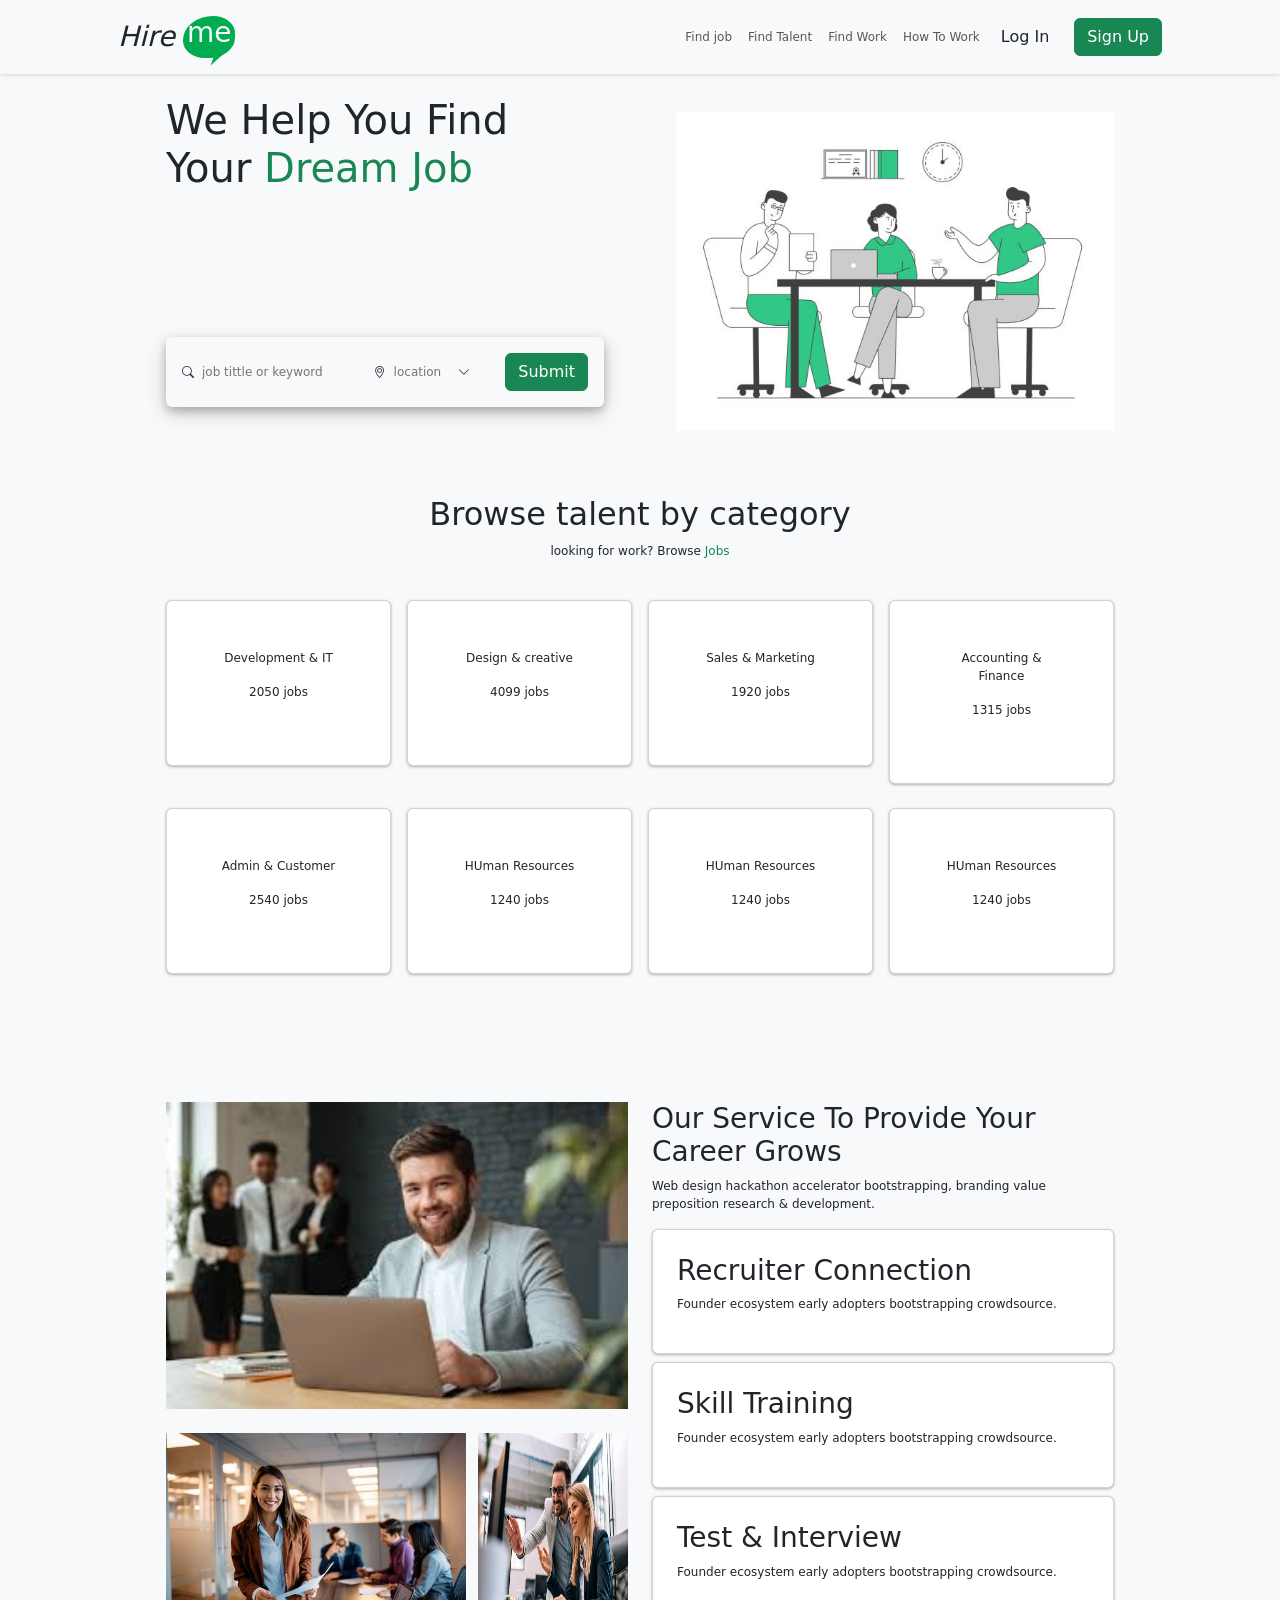
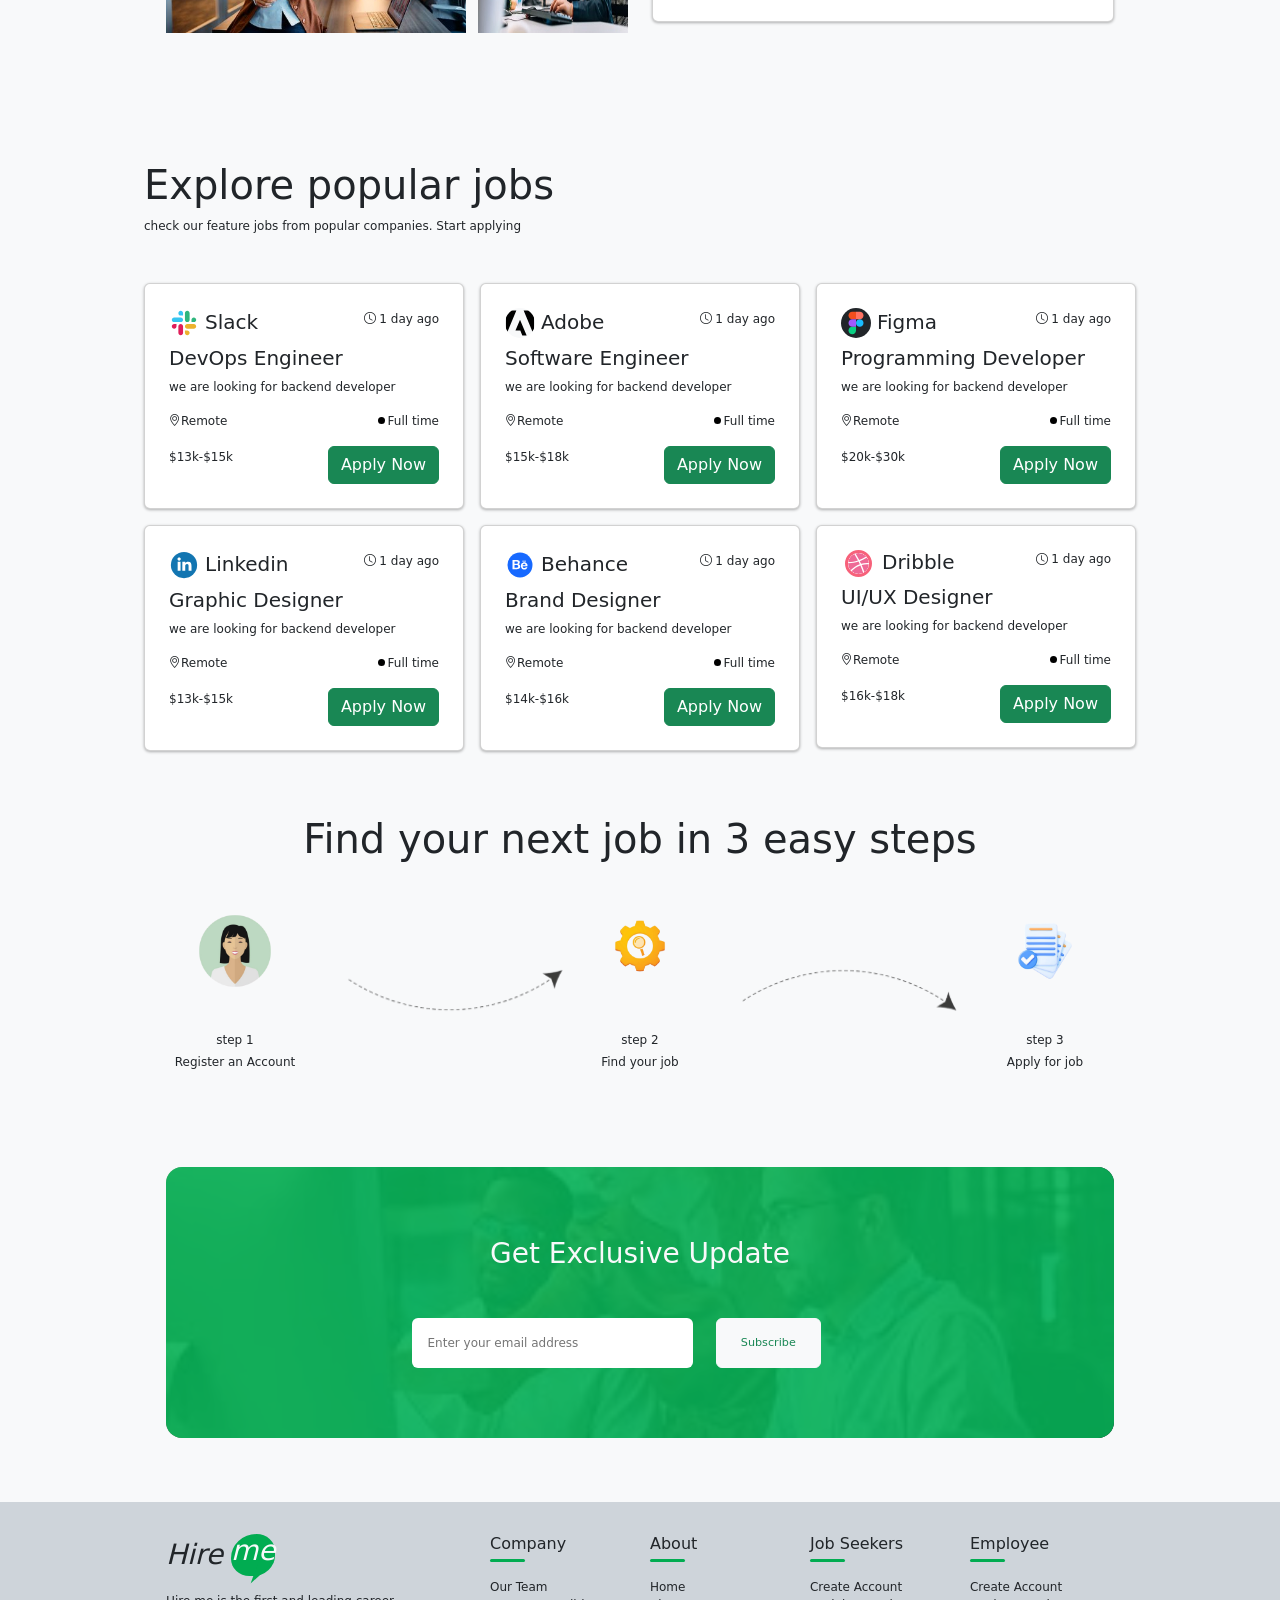
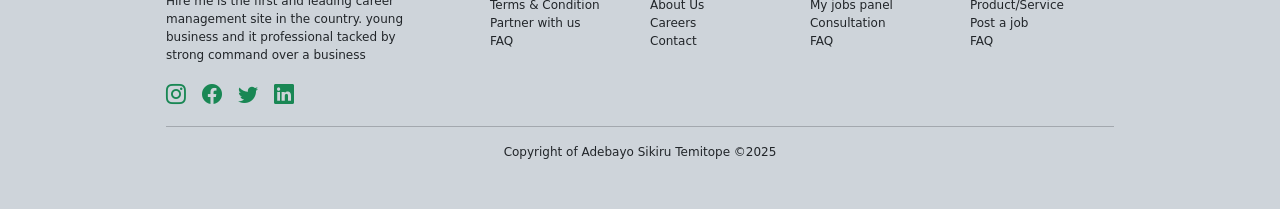
==== index.html @ 9c4ed859 "first commit" ====
<!-- @format -->

<!DOCTYPE html>
<html lang="en">
	<head>
		<meta charset="UTF-8" />
		<meta name="viewport" content="width=device-width, initial-scale=1.0" />
		<script
			src="https://cdn.jsdelivr.net/npm/@popperjs/core@2.11.8/dist/umd/popper.min.js"
			integrity="sha384-I7E8VVD/ismYTF4hNIPjVp/Zjvgyol6VFvRkX/vR+Vc4jQkC+hVqc2pM8ODewa9r"
			crossorigin="anonymous"
		></script>
		<script
			src="https://cdn.jsdelivr.net/npm/bootstrap@5.3.5/dist/js/bootstrap.min.js"
			integrity="sha384-VQqxDN0EQCkWoxt/0vsQvZswzTHUVOImccYmSyhJTp7kGtPed0Qcx8rK9h9YEgx+"
			crossorigin="anonymous"
		></script>
		<link
			href="https://cdn.jsdelivr.net/npm/bootstrap@5.3.5/dist/css/bootstrap.min.css"
			rel="stylesheet"
			integrity="sha384-SgOJa3DmI69IUzQ2PVdRZhwQ+dy64/BUtbMJw1MZ8t5HZApcHrRKUc4W0kG879m7"
			crossorigin="anonymous"
		/>
		<link rel="stylesheet" href="style.css" />
		<link
			rel="stylesheet"
			href="https://cdn.jsdelivr.net/npm/bootstrap-icons@1.3.0/font/bootstrap-icons.css"
		/>
		<link rel="stylesheet" href="styel.css" />
		<title>Hire Me</title>
	</head>
	<body class="bg-light pt-5 text-dark">
		<nav class="navbar navbar-expand-md fixed-top bg-light p-3 px-md-5 ">
			<div class="container px-lg-5">
				<div class="nav-brand  d-flex justify-centent-center gap-2 align-items-center">
                        <a href="#" ><span class="h3 fst-italic">Hire</span></a>
                        <div class="call-out text-light text-center px-1"><h3>me</h3></div> 
				</div>
				<button
					class="navbar-toggler"
					type="button"
					data-bs-toggle="collapse"
					data-bs-target="#navbarNav"
					aria-controls="navbarNav"
					aria-expanded="false"
					aria-label="Toggle navigation"
				>
					<span class="navbar-toggler-icon"></span>
				</button>
				<div class="collapse navbar-collapse" id="navbarNav">
					<ul class="navbar-nav ms-auto">
						<li class="nav-item">
							<a class="nav-link" href="#jobs">Find job</a>
						</li>
						<li class="nav-item">
							<a class="nav-link" href="#talent">Find Talent</a>
						</li>
						<li class="nav-item">
							<a class="nav-link" href="#work">Find Work</a>
						</li>
						<li class="nav-item">
							<a class="nav-link" href="#how-to-work">How To Work</a>
						</li>
					</ul>
					<div class="nav-btn mt-3 mt-md-0 text-center">
						<button class="btn btn-ligth">
							<a href="./log-in.html">Log In</a>
						</button>
						<button class="btn btn-success ms-2">
							<a href="./sign-up.html">Sign Up</a>
						</button>
					</div>
				</div>
				
			</div>
		</nav>
		<section class="py-5 p-3 p-lg-5" id="jobs">
			<div class="container px-lg-5">
				<div class="px-lg-5">
					<div class="row  gap-5">
						<div class="col-md mb-4 d-flex gap-5 justify-content-between flex-column">
							<div>
								<h1>We Help You Find Your <span class="text-success">Dream Job</span></h1>
							</div>
							<form action="">
								<div
									class="d-flex justify-content-between gap-1 p-3 bg-light rounded form"
								>
									<div
										class="d-md-flex gap-1 justify-content-center align-items-center"
									>
										<label for="search"><i class="bi bi-search"></i></label>
										<input
											type="search"
											name="search"
											placeholder="job tittle or keyword"
											id="search"
											class="border-0 bg-light p-1"
										/>
									</div>
									<div
										class="d-md-flex gap-1 justify-content-center align-items-center location"
									>
										<label for="location"><i class="bi bi-geo-alt"></i></label>
										<input
											type="text"
											name="location"
											placeholder="location"
											id="location"
											class="border-0 bg-light p-1"
										/>
										<span class="location-icon"
											><i class="bi bi-chevron-down"></i
										></span>
									</div>
									<button type="submit" class="btn btn-success">Submit</button>
								</div>
							</form>
						</div>
						<div class="col-md mt-0  mt-md-3 text-center">
							<img
								src="./images/interview.jpg"
								alt="image"
								class="img-fluid"
							/>
						</div>
					</div>
				</div>
			</div>
		</section>

		<section class="py-3 p-3" id="talent">
			<div class="container px-lg-5">
				<div class="px-lg-5">
					<h2 class="text-center">Browse talent by category</h2>
					<p class="text-center">
						looking for work? Browse <span class="text-success">Jobs</span>
					</p>
					<div
						class="row  row-cols-2 row-cols-lg-4 mt-3 g-3 gy-4 justify-content-center"
					>
						<div class="col">
							<div class="p-3 p-md-5 card rounded text-center">
								<p>Development & IT</p>
								<p>2050 jobs</p>
							</div>
						</div>
						<div class="col">
							<div class="p-3 p-md-5 card rounded text-center">
								<p>Design & creative</p>
								<p>4099 jobs</p>
							</div>
						</div>
						<div class="col">
							<div class="p-3 p-md-5 card rounded text-center">
								<p>Sales & Marketing</p>
								<p>1920 jobs</p>
							</div>
						</div>
						<div class="col">
							<div class="p-3 p-md-5 card rounded text-center">
								<p>Accounting & Finance</p>
								<p>1315 jobs</p>
							</div>
						</div>
						<div class="col">
							<div class="p-3 p-md-5 card rounded text-center">
								<p>Admin & Customer</p>
								<p>2540 jobs</p>
							</div>
						</div>
						<div class="col">
							<div class="p-3 p-md-5 card rounded text-center">
								<p>HUman Resources</p>
								<p>1240 jobs</p>
							</div>
						</div>
						<div class="col">
							<div class="p-3 p-md-5 card rounded text-center">
								<p>HUman Resources</p>
								<p>1240 jobs</p>
							</div>
						</div>
						<div class="col">
							<div class="p-3 p-md-5 card rounded text-center">
								<p>HUman Resources</p>
								<p>1240 jobs</p>
							</div>
						</div>
					</div>
				</div>
			</div>
		</section>

		<section class="py-5 p-3 px-lg-5 position-reletaive mt-3">
			<div class="container py-md-5 px-lg-5 ">
                <div class="px-lg-5">
                    <div class="row">
                        <div class="col-md">
                            <div class="d-flex flex-column  gap-4">
                                <img src="./images/office2.jpeg" alt="image" class="img-fluid w-100" />
                                <div class="row row-cols-2">
                                    <div class="col-8">
                                        <img src="./images/office3.jpg" alt="image" class="img-fluid w-100" />
                                    </div>
                                    <div class="col-4 ps-0">
                                        <img src="./images/office4.jpg" alt="image" class=" w-100 h-100" />
                                    </div>
                                </div>
                            </div>
                        </div>
                        <div class="col-md mt-3 mt-md-0">
                            <h3>Our Service To Provide Your Career Grows</h3>
                            <p>
                                Web design hackathon accelerator bootstrapping, branding value
                                preposition research & development.
                            </p>
                            <div class="card mb-2">
                                <div class="card-body p-4">
                                    <h3 class="card-title ">Recruiter Connection</h3>
                                    <p>Founder ecosystem early adopters bootstrapping crowdsource.</p>
                                </div>
                            </div>
                            <div class="card mb-2">
                                <div class="card-body p-4">
                                    <h3 class="card-title">Skill Training</h3>
                                    <p>Founder ecosystem early adopters bootstrapping crowdsource.</p>
                                </div>
                            </div>
                            <div class="card mb-2">
                                <div class="card-body p-4">
                                    <h3 class="card-title">Test & Interview</h3>
                                    <p>Founder ecosystem early adopters bootstrapping crowdsource.</p>
                                </div>
                            </div>
                        </div>
                    </div>
                </div>
				
			</div>
		</section>

		<section class="px-lg-5 p-3 py-3" id="work">
			<div class="conrainer p-3 px-lg-5">
				<div class="px-lg-5">
					<div class="d-md-flex justify-content-between align-items-center">
						<div>
							<h1>Explore popular jobs</h1>
							<p>
								check our feature jobs from popular companies. Start applying
							</p>
						</div>
					</div>
					<div class="row row-cols-1 row-cols-md-2 row-cols-lg-3 g-3 mt-3">
						<div class="cols">
							<div class="card p-4 ">
								<div class="card-items">
									<div
										class="d-flex justify-content-between align-items-center"
									>
										<h5>
											<span class="logo"><img src="./images/svg/slack-svgrepo-com.svg" alt="" class="img-fluid"></span>Slack
										</h5>
										<p>
											<span><i class="bi bi-clock"></i></span> 1 day ago
										</p>
									</div>
									<h5>DevOps Engineer</h5>
									<p>we are looking for backend developer</p>
									<div class="d-flex justify-content-between ">
										<p>
											<span><i class="bi bi-geo-alt"></i></span>Remote
										</p>
										<p class="job-type">Full time</p>
									</div>
									<div
										class="d-flex justify-content-between align-items-center"
									>
										<p>
											<bold>$13k-$15k</bold>
										</p>
										<button class="btn btn-success">Apply Now</button>
									</div>
								</div>
							</div>
						</div>

						<div class="cols">
							<div class="card p-4">
								<div class="card-items">
									<div
										class="d-flex justify-content-between align-items-center"
									>
										<h5>
											<span class="logo"><img src="./images/svg/adobe-svgrepo-com.svg" alt="" class="img-fluid bg-light"></span>Adobe
										</h5>
										<p>
											<span><i class="bi bi-clock"></i></span> 1 day ago
										</p>
									</div>
									<h5>Software Engineer</h5>
									<p>we are looking for backend developer</p>
									<div class="d-flex justify-content-between">
										<p>
											<span><i class="bi bi-geo-alt"></i></span>Remote
										</p>
										<p class="job-type">Full time</p>
									</div>
									<div
										class="d-flex justify-content-between align-items-center"
									>
										<p>
											<bold>$15k-$18k</bold>
										</p>
										<button class="btn btn-success">Apply Now</button>
									</div>
								</div>
							</div>
						</div>
						<div class="cols">
							<div class="card p-4">
								<div class="card-items">
									<div
										class="d-flex justify-content-between align-items-center"
									>
										<h5>
											<span class="logo"><img src="./images/svg/figma-svgrepo-com.svg" alt="" class="img-fluid bg-dark"></span>Figma
										</h5>
										<p>
											<span><i class="bi bi-clock"></i></span> 1 day ago
										</p>
									</div>
									<h5>Programming Developer</h5>
									<p>we are looking for backend developer</p>
									<div class="d-flex justify-content-between">
										<p>
											<span><i class="bi bi-geo-alt"></i></span>Remote
										</p>
										<p class="job-type">Full time</p>
									</div>
									<div
										class="d-flex justify-content-between align-items-center"
									>
										<p>
											<bold>$20k-$30k</bold>
										</p>
										<button class="btn btn-success">Apply Now</button>
									</div>
								</div>
							</div>
						</div>
						<div class="cols">
							<div class="card p-4">
								<div class="card-items">
									<div
										class="d-flex justify-content-between align-items-center"
									>
										<h5>
											<span class="logo"><img src="./images/svg/linkedin-1-svgrepo-com.svg" alt="" class="img-fluid"></span>Linkedin
										</h5>
										<p>
											<span><i class="bi bi-clock"></i></span> 1 day ago
										</p>
									</div>
									<h5>Graphic Designer</h5>
									<p>we are looking for backend developer</p>
									<div class="d-flex justify-content-between">
										<p>
											<span><i class="bi bi-geo-alt"></i></span>Remote
										</p>
										<p class="job-type">Full time</p>
									</div>
									<div
										class="d-flex justify-content-between align-items-center"
									>
										<p>
											<bold>$13k-$15k</bold>
										</p>
										<button class="btn btn-success">Apply Now</button>
									</div>
								</div>
							</div>
						</div>
						<div class="cols">
							<div class="card p-4">
								<div class="card-items">
									<div
										class="d-flex justify-content-between align-items-center"
									>
										<h5>
											<span class="logo"><img src="./images/svg/behance-svgrepo-com.svg" alt="" class="img-fluid"></span>Behance
										</h5>
										<p>
											<span><i class="bi bi-clock"></i></span> 1 day ago
										</p>
									</div>
									<h5>Brand Designer</h5>
									<p>we are looking for backend developer</p>
									<div class="d-flex justify-content-between">
										<p>
											<span><i class="bi bi-geo-alt"></i></span>Remote
										</p>
										<p class="job-type">Full time</p>
									</div>
									<div
										class="d-flex justify-content-between align-items-center"
									>
										<p>
											<bold>$14k-$16k</bold>
										</p>
										<button class="btn btn-success">Apply Now</button>
									</div>
								</div>
							</div>
						</div>
						<div class="cols">
							<div class="card p-4  ">
								<div class="card-items">
									<div
										class="d-flex justify-content-between align-items-center"
									>
										<h5>
											<span class="logo p-1"><img src="./images/svg/dribbble-dribble-dribbbble-svgrepo-com.svg" alt="" class="img-fluid"></span>Dribble
										</h5>
										<p>
											<span><i class="bi bi-clock"></i></span> 1 day ago
										</p>
									</div>
									<h5>UI/UX Designer</h5>
									<p>we are looking for backend developer</p>
									<div class="d-flex justify-content-between">
										<p>
											<span><i class="bi bi-geo-alt"></i></span>Remote
										</p>
										<p class="job-type">Full time</p>
									</div>
									<div
										class="d-flex justify-content-between align-items-center"
									>
										<p>
											<bold>$16k-$18k</bold>
										</p>
										<button class="btn btn-success">Apply Now</button>
									</div>
								</div>
							</div>
						</div>
					</div>
				</div>
			</div>
		</section>

		<section class="py-3 p-3 px-lg-5 career" id="how-to-work">
			<div class="container p-3 px-lg-5">
				<div class="px-lg-5">
					<h1 class="text-center mb-5">Find your next job in 3 easy steps</h1>
					<div class="row row-cols-md-6  justify-content-between position-relative">
						<div class="col text-center">
                            <img src="./images/profile-removebg-preview.png" alt="image" class="img-fluid img" />
                            <p class="mb-1" >step 1</p>
                            <a href="" class="link">Register an Account</a>
                        </div>
                        <img src="./images/curved.png" alt="" class="d-none d-md-block curved rotate">
                        <div class="col text-center">
                            <img src="./images/magnifyer-removebg-preview.png" alt="image" class="img-fluid img">
                            <p class="mb-1">step 2</p>
                            <a href="#" class="link" >Find your job</a>
                        </div>
                        <img src="./images/curved.png" alt="" class="d-none d-md-block curved ">
                        <div class="col text-center">
                            <img src="./images/document-removebg-preview.png" alt="image" class="img-fluid img">
                            <p class="mb-1">step 3</p>
                            <a href="#" class="link">Apply for job</a>
                        </div>
						
						
					</div>
				</div>
			</div>
		</section>

		<section class="py-3 p-3 p-lg-5">
			<div class="container p-3 px-lg-5">
				<div class="px-lg-5">
					<div class="bg-img rounded-4">
                        <div class="bg px-3   rounded-4">
                            <h3 class="text-center text-light mb-5">Get Exclusive Update</h3>
					
                        <div class="input-group row  mt-4 justify-content-center">
                            <div class="col-6 col-md-4 ">
                                <input
                                    type="email"
                                    name="email"
                                    id="email"
                                    placeholder="Enter your email address"
                                    class="p-3 border-0 w-100 rounded email-input"
                                />
                            </div>
                            <div class="col-2  align-items-center d-md-flex">
                                <button class="btn btn-light text-success px-md-4 ">
                                    Subscribe
                                </button>
                            </div>
                        </div>
                        </div>
                    </div>
				</div>
			</div>
		</section>

		<footer class="py-3 p-3 px-lg-5 bg-dark-subtle ">
			<div class="container p-3 px-lg-5">
				<div class="px-lg-5">
                    <div class="row gap-5">
                        <div class="col-md">
                            <div class="fst-italic d-flex  align-items-center gap-2">
                                <a href="#" ><span class="h3 fst-italic">Hire</span></a>
                                <div class="call-out text-light text-center"><h3>me</h3></div>
				            </div>
                            <p class="mt-3">
                                Hire me is the first and leading career management site
                                in the country. young business and it professional tacked by 
                                strong command over a business
                            </p>
							<div class="d-flex gap-3">
                                <a href="#"><span><i class="bi bi-instagram text-success fs-5 "></i></span></a>
								<a href="#"><span><i class="bi bi-facebook text-success fs-5 "></i></span></a>
                                <a href="#"><span><i class="bi bi-twitter text-success fs-5"></i></span></a>
								<a href="#"><span><i class="bi bi-linkedin text-success fs-5 "></i></span></a>
							</div>
						</div>
                    
                        <div class="col-md-8">
                            <div class="row row-cols-md-4 row-cols-2 g-3 footer-nav">
                                <div class="col">
                                    <h6 class="mb-3 position-relative">Company</h6>
                                    <ul class="list-group">
                                        <li><a href="#">Our Team</a></li>
                                        <li><a href="#">Terms & Condition</a></li>
                                        <li><a href="#">Partner with us</a></li>
                                        <li><a href="#">FAQ</a></l>
                                    </ul>
                                </div>
                                <div class="col">
                                    <h6 class="mb-3 position-relative">About</h6>
                                    <ul class="list-group">
                                        <li><a href="#">Home</a></li>
                                        <li><a href="#">About Us</a></li>
                                        <li><a href="#">Careers</a></li>
                                        <li><a href="#">Contact</a></li>
                                    </ul>
                                </div>
                                <div class="col">
                                    <h6 class="mb-3 position-relative">Job Seekers</h6>
                                    <ul class="list-group">
                                        <li><a href="#">Create Account</a></li>
                                        <li><a href="#">My jobs panel</a></li>
                                        <li><a href="#">Consultation</a></li>
                                        <li><a href="#">FAQ</a></li>
                                    </ul>
                                </div>
                                <div class="col">
                                    <h6 class="mb-3 position-relative">Employee</h6>
                                    <ul class="list-group">
                                        <li><a href="#">Create Account</a></li>
                                        <li><a href="#">Product/Service</a></li>
                                        <li><a href=""></a>Post a job</li>
                                        <li><a href="#">FAQ</a></li>
                                    </ul>
                                </div>	
                            </div>
                        </div>
                    </div>
                    <hr>
					<p class="text-center mt-3">Copyright of Adebayo Sikiru Temitope &copy;2025</p>
				</div>
			</div>
		</footer>
	</body>
</html>
---- style.css ----
*{
    box-sizing: border-box;
}
body{
    font-size: 12px;
    font-weight: 500;
}
a{
    text-decoration: none;
    color: inherit;
}
li{
    list-style: none;
}
nav{
    box-shadow: 0px 0px 5px rgba(0, 0, 0, 0.2);
}
.form,
.career .card{
    box-shadow: 0 4px 8px 0 rgba(0, 0, 0, 0.2),
             0 6px 20px 0 rgba(0, 0, 0, 0.19);
}
.call-out{
    position: relative;
    width: fit-content;
    height: fit-content;
    background-color: rgb(1, 172, 81);
    border-radius: 70% 50% 60% 50%;
    z-index: 10;
}
.call-out::after{
    content: '';
    position: absolute;
    width: 0;
    height: 0;
    border: 10px solid transparent ;
    border-top: 40px solid rgb(1, 172, 81);
    border-top-right-radius: 50px;
    bottom: -20px;
    transform: rotate(34deg);
    right: 6px;
    z-index: -1;
}
.location{
    position: relative;
}
.location-icon{
    position: absolute;
    right: 10px;
    z-index: 100;
}
input:not(.email-input){
    max-width: 90px;
}
input[type="search"]{
    max-width: 150px;
}

.job-type{
    position: relative;
}
.job-type::before{
    position: absolute;
    content: "";
    width: 7px;
    height: 7px;
    background-color: #000;
    border-radius: 50%;
    left: -10px;
    top: 0;
    bottom: 0;
    margin: auto;
}
.footer-nav h6::after{
    content: "";
    display: block;
    width: 35px;
    height: 3px;
    background-color: rgb(1, 172, 81);
    margin-top: 5px;
    border-radius: 2px;
}
.card{
    cursor: pointer;
    transition: .5s ease;
    box-shadow: 0 1px 3px rgba(0, 0, 0, 0.3);
}
.card:hover {
   box-shadow: 0 4px 8px 0 rgba(0, 0, 0, 0.2),
             0 6px 20px 0 rgba(0, 0, 0, 0.19);
             border: 1px solid rgb(1, 172, 81);
}
.bg-img{
    background: url(./images/office5.jpeg);
    background-size: cover;
    background-repeat: no-repeat;
    background-position: center;
}
.bg{
    background-color:rgba(7, 179, 88, 0.9) ;
    padding-block: 70px;
}
.logo,
.logo img{
    width: 30px;
    height: 30px;
    border-radius: 50%;
    margin-right: 3px;
}
.logo.p-1 img{
    border: 3px solid rgb(247, 97, 122);
    width: 27px;
    height: 27px;
}
.input-group .btn{
    height: 50px;
    font-size: .7rem;
}
.img{
    width: 80px;
    height: 80px;
    margin-bottom: 40px;
}
.curved{
    position: absolute;
    width: 33%;
    left: 14.5%;
}
.rotate{
    left:55%;
    transform: rotateX(180deg);
}
.link:hover{
    color: rgb(1, 172, 81);
}
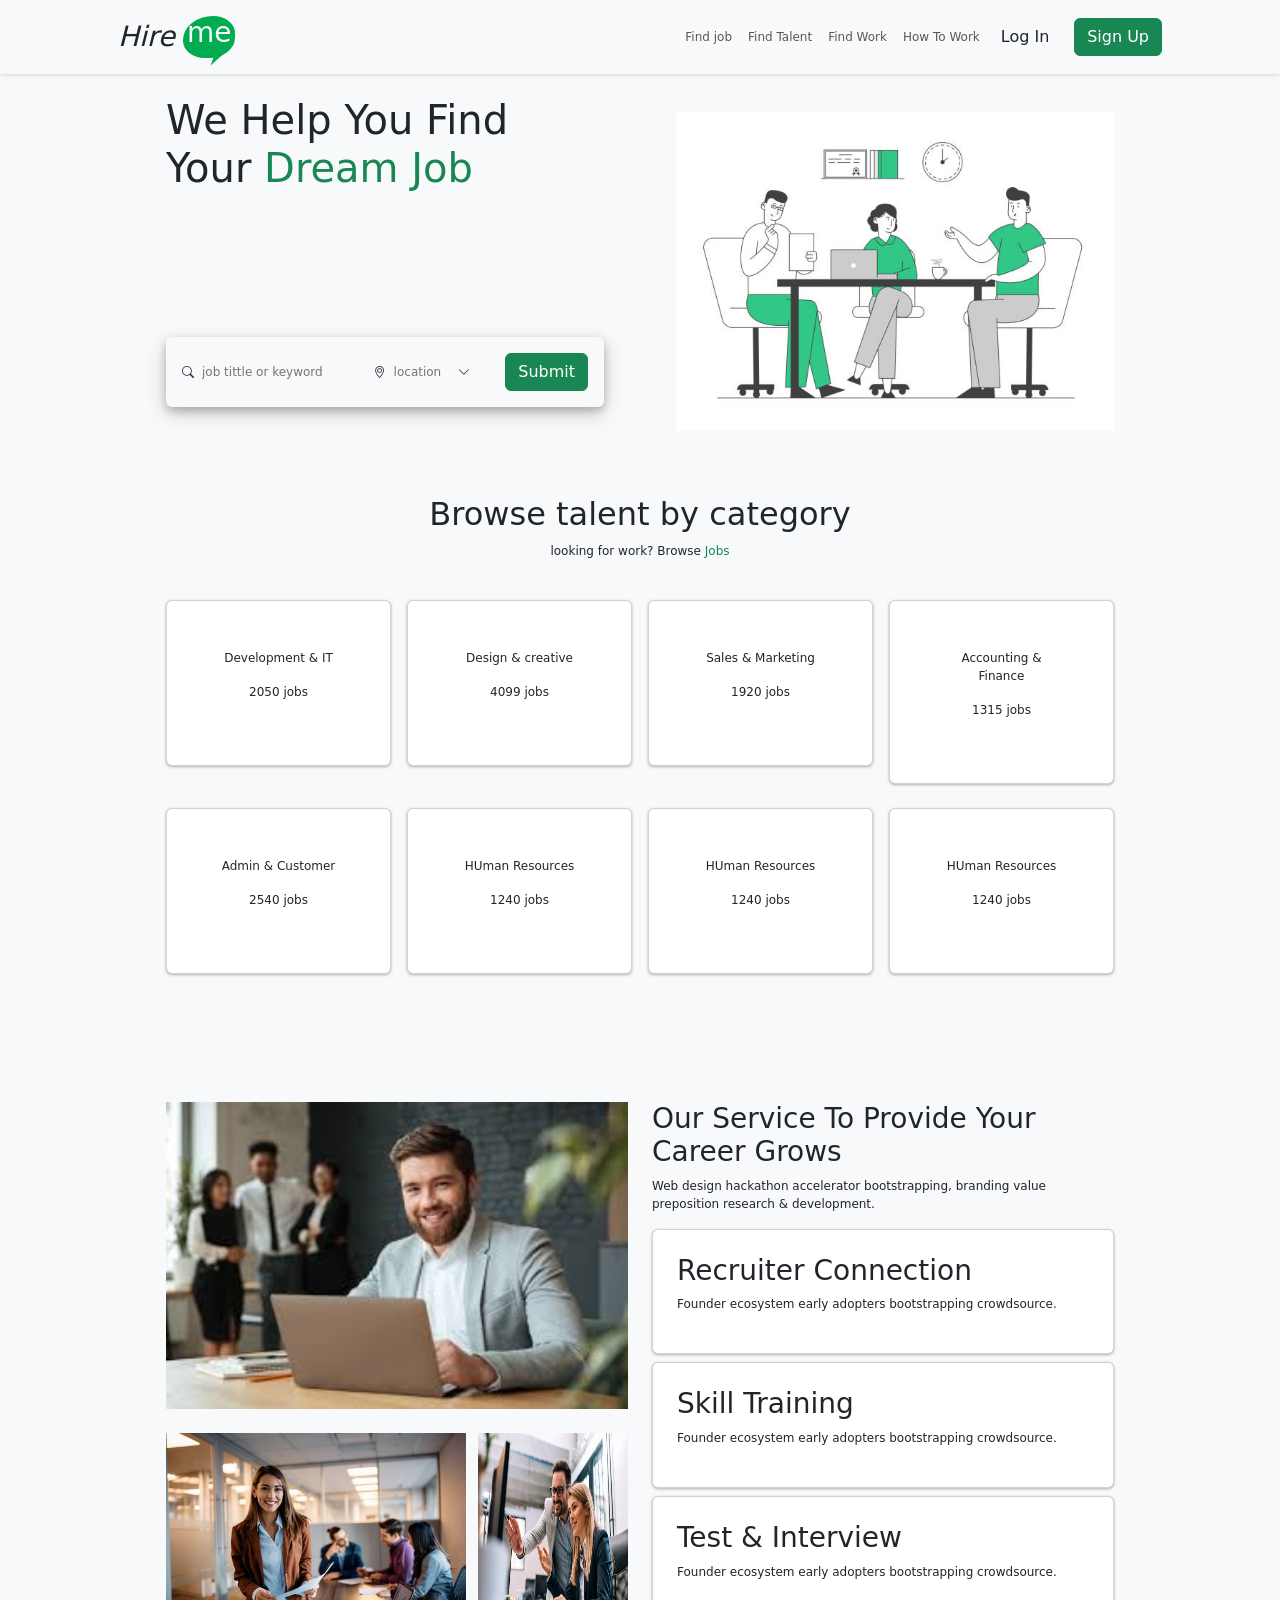
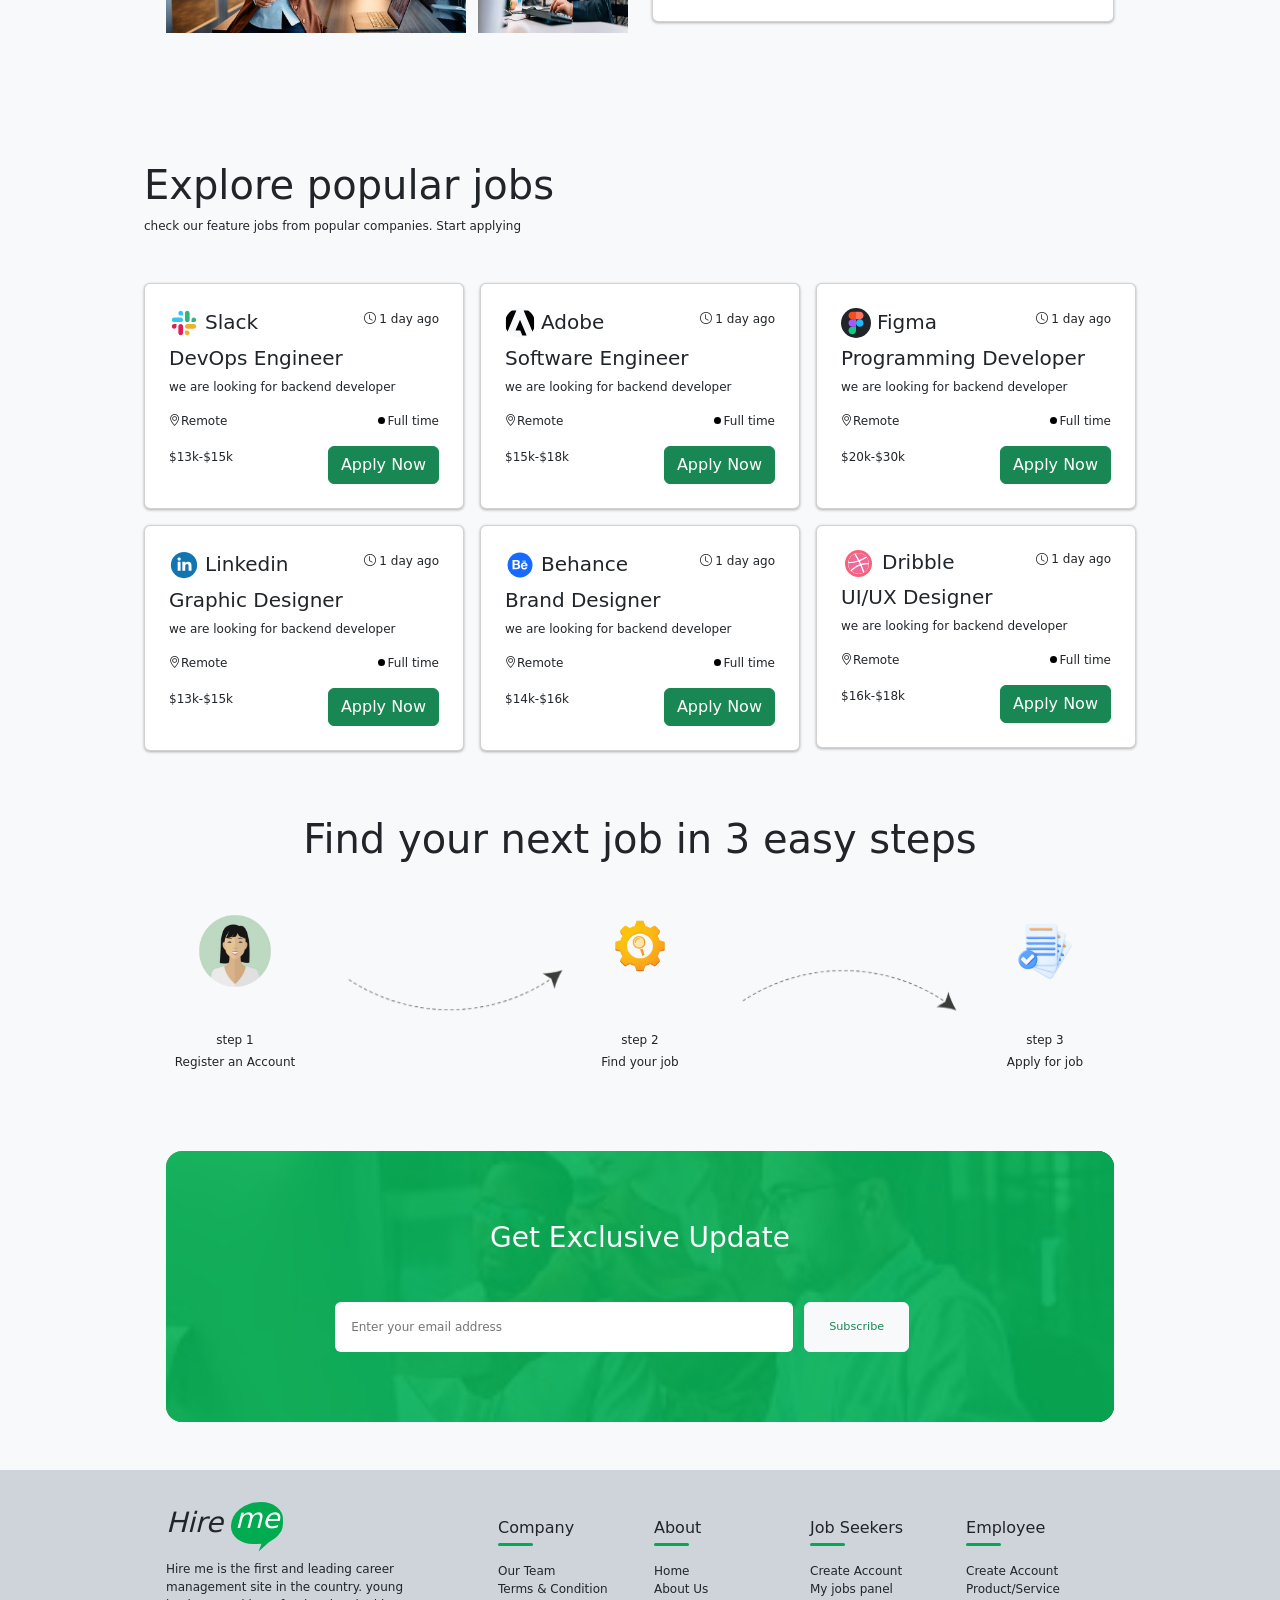
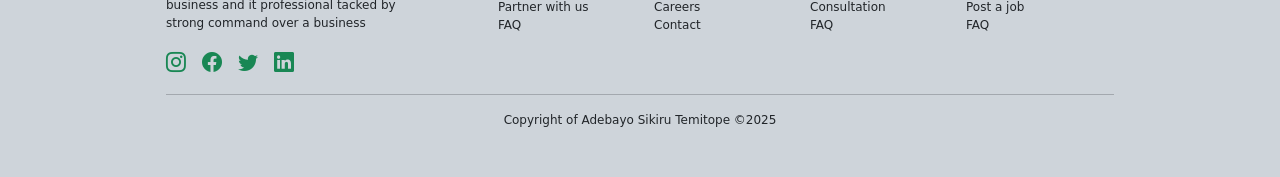
==== commit 4113a5cd: "styling" ====
--- a/index.html
+++ b/index.html
@@ -479,29 +479,29 @@
 			</div>
 		</section>
 
-		<section class="py-3 p-3 p-lg-5">
-			<div class="container p-3 px-lg-5">
+		<section class="py-3 p-3 p-lg-5"p-3>
+			<div class="container   px-lg-5">
 				<div class="px-lg-5">
 					<div class="bg-img rounded-4">
-                        <div class="bg px-3   rounded-4">
+                        <div class="bg px-md-3 rounded-4">
                             <h3 class="text-center text-light mb-5">Get Exclusive Update</h3>
 					
-                        <div class="input-group row  mt-4 justify-content-center">
-                            <div class="col-6 col-md-4 ">
-                                <input
-                                    type="email"
-                                    name="email"
-                                    id="email"
-                                    placeholder="Enter your email address"
-                                    class="p-3 border-0 w-100 rounded email-input"
-                                />
-                            </div>
-                            <div class="col-2  align-items-center d-md-flex">
-                                <button class="btn btn-light text-success px-md-4 ">
-                                    Subscribe
-                                </button>
-                            </div>
-                        </div>
+							<div class="input-group row m-0  mt-4 justify-content-center ">
+								<div class="col-md-6 col-8 p-0">
+									<input
+										type="email"
+										name="email"
+										id="email"
+										placeholder="Enter your email address"
+										class="p-3 border-0 w-100 rounded email-input"
+									/>
+								</div>
+								<div class="col-2  align-items-center d-md-flex">
+									<button class="btn btn-light text-success px-md-4 ">
+										Subscribe
+									</button>
+								</div>
+							</div>
                         </div>
                     </div>
 				</div>
@@ -515,7 +515,7 @@
                         <div class="col-md">
                             <div class="fst-italic d-flex  align-items-center gap-2">
                                 <a href="#" ><span class="h3 fst-italic">Hire</span></a>
-                                <div class="call-out text-light text-center"><h3>me</h3></div>
+                                <div class="call-out text-light text-center px-1"><h3>me</h3></div>
 				            </div>
                             <p class="mt-3">
                                 Hire me is the first and leading career management site
@@ -531,7 +531,7 @@
 						</div>
                     
                         <div class="col-md-8">
-                            <div class="row row-cols-md-4 row-cols-2 g-3 footer-nav">
+                            <div class="row row-cols-md-4 row-cols-2 g-3 footer-nav m-0 justify-content-between">
                                 <div class="col">
                                     <h6 class="mb-3 position-relative">Company</h6>
                                     <ul class="list-group">
--- a/style.css
+++ b/style.css
@@ -133,3 +133,9 @@
 .link:hover{
     color: rgb(1, 172, 81);
 }
+@media screen and (max-width: 768px){
+    .bg{
+        padding-block: 50px;
+    }
+    
+}
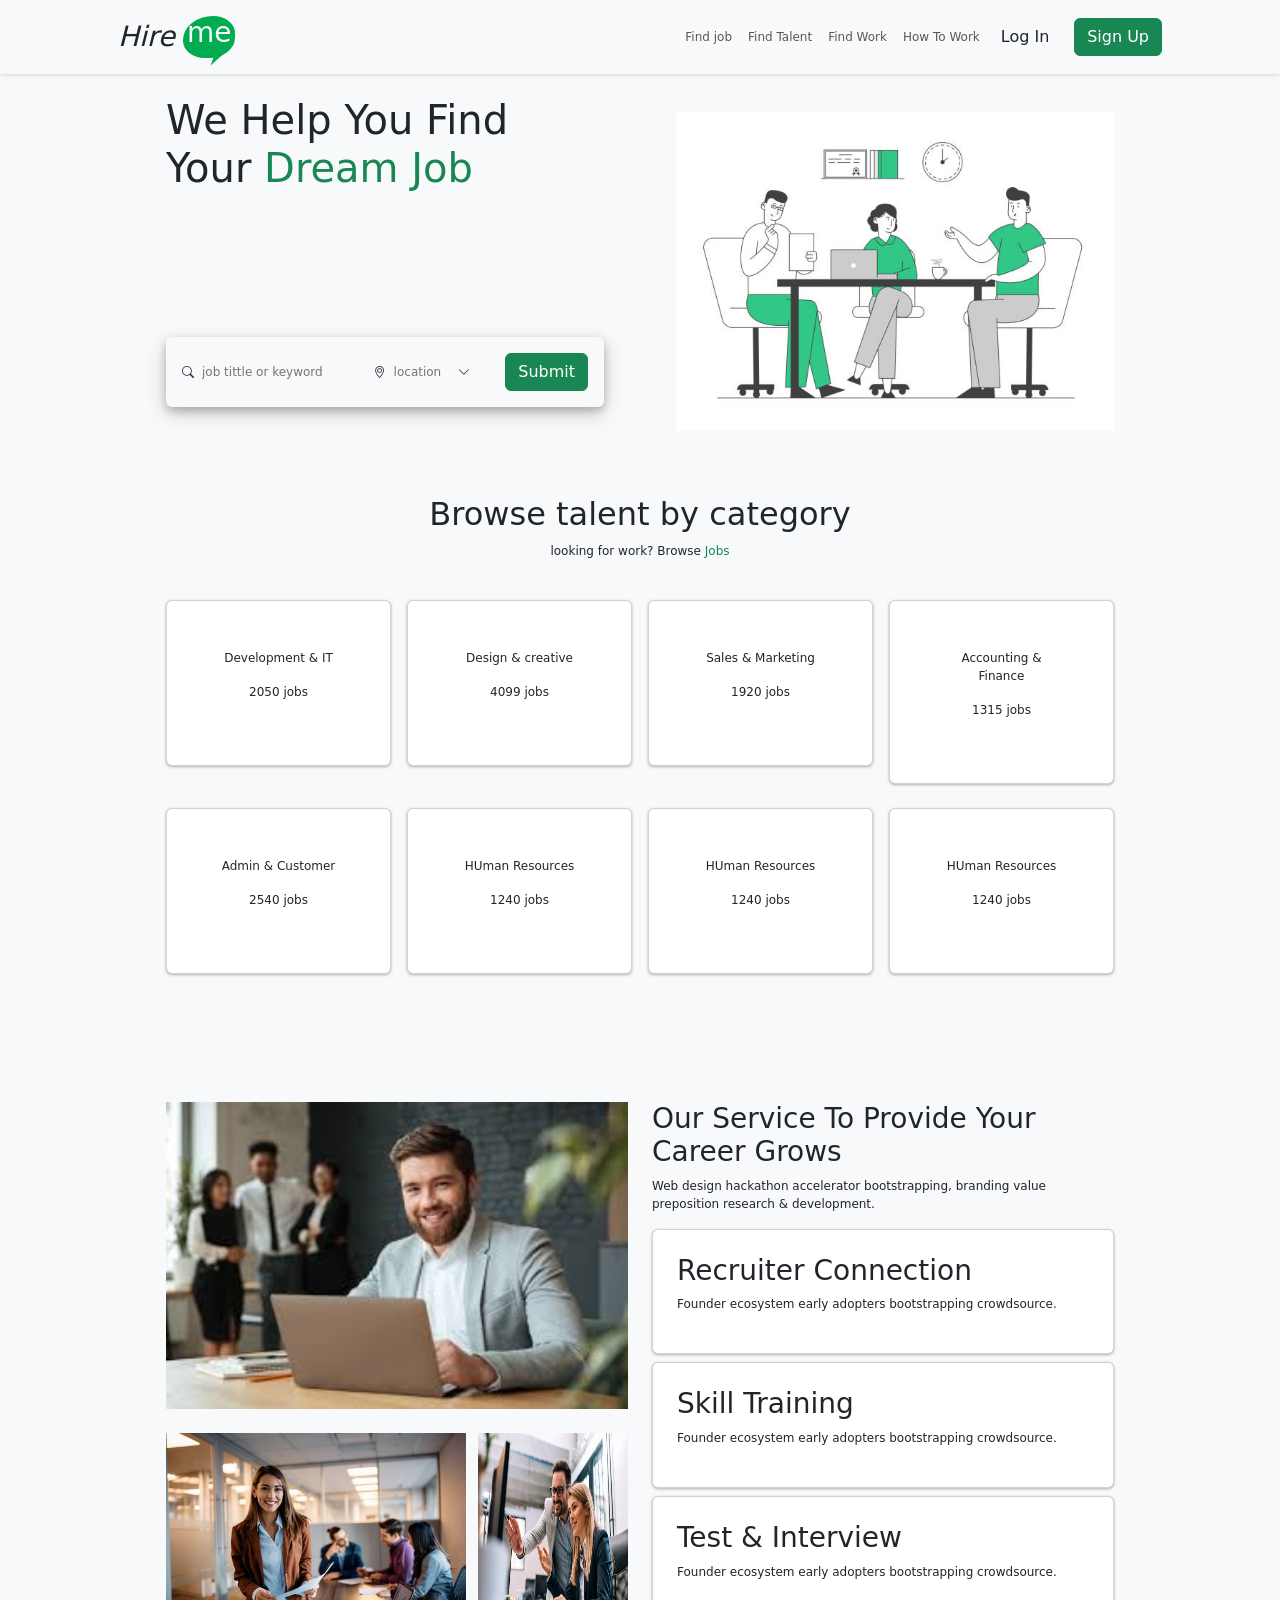
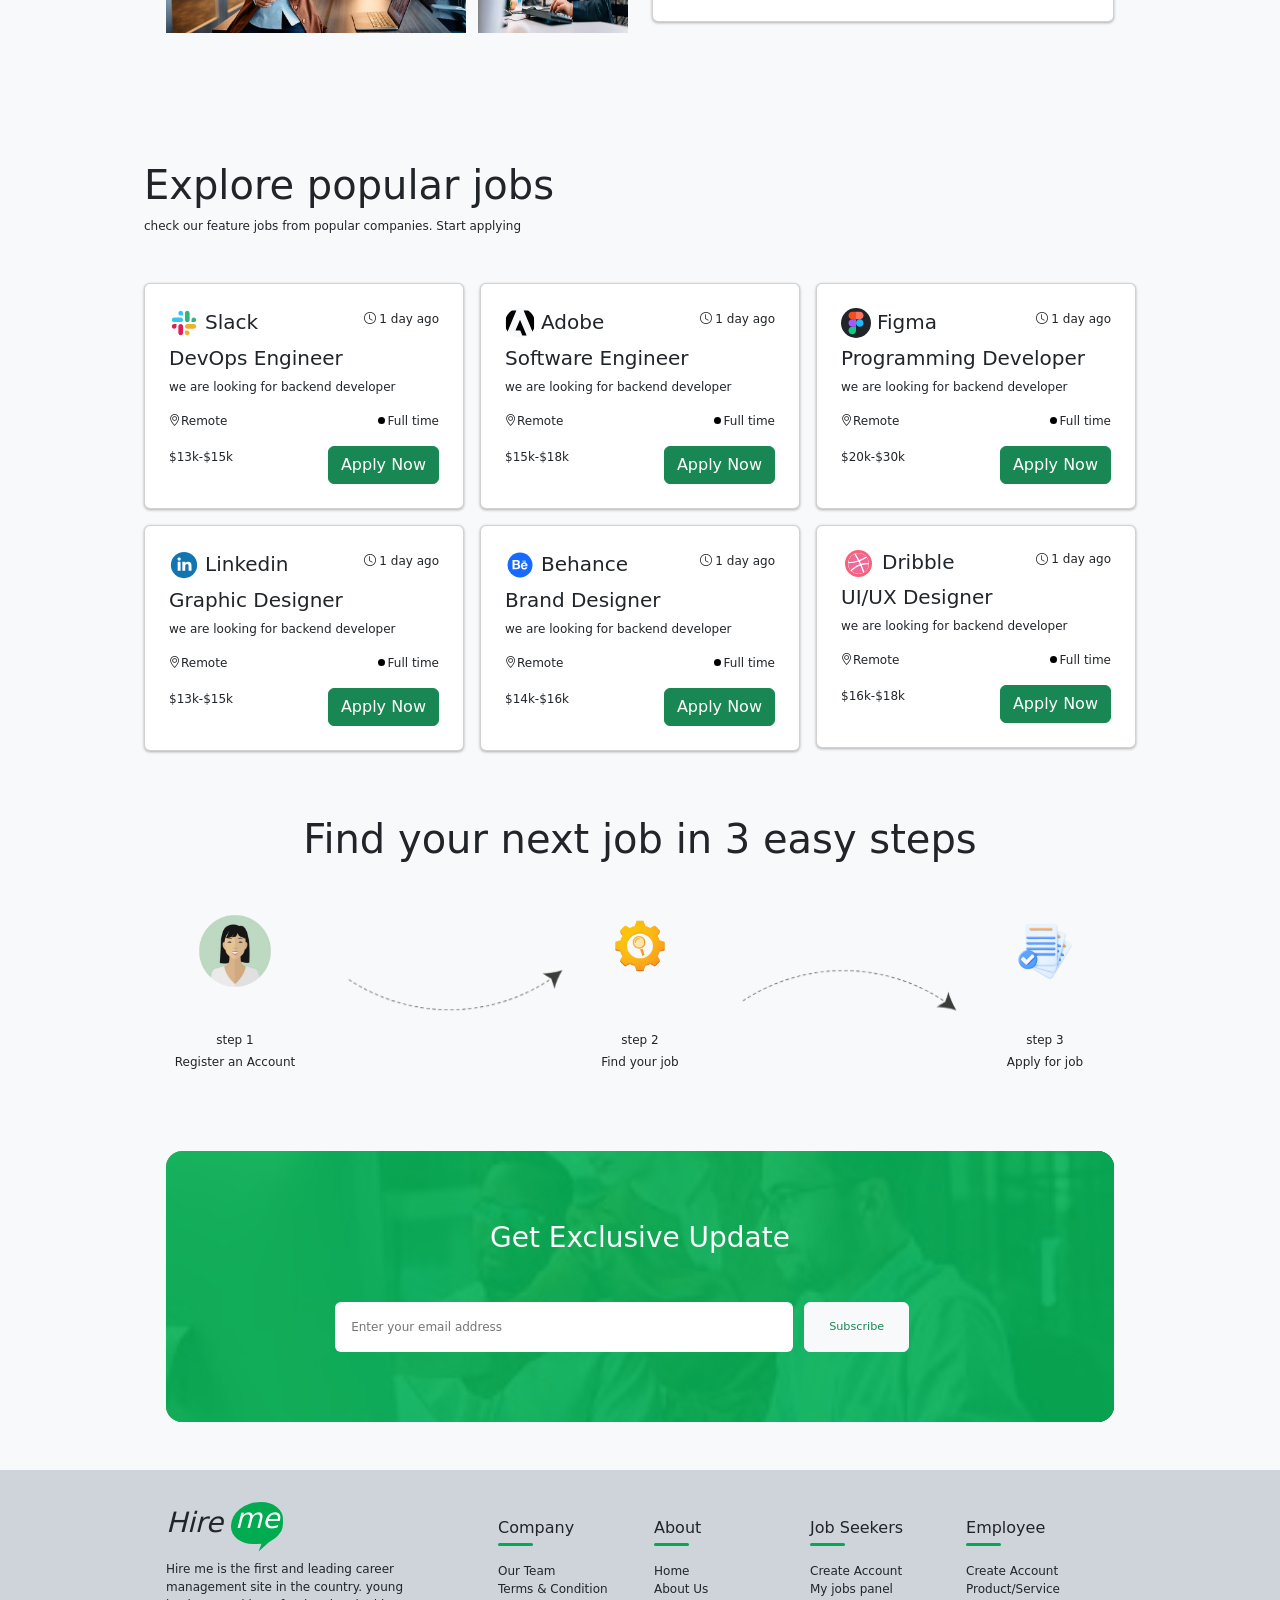
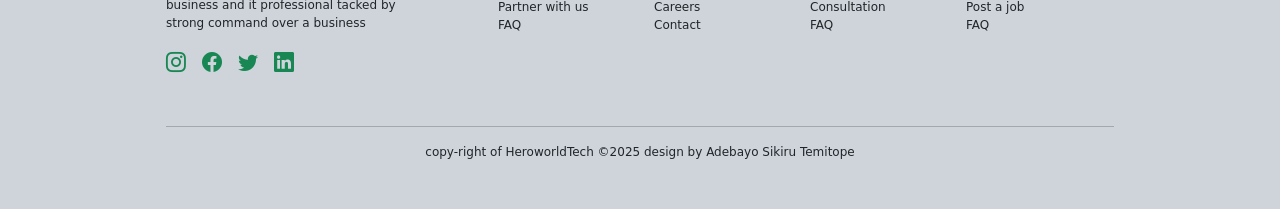
==== commit eeb25315: "re-styling" ====
--- a/index.html
+++ b/index.html
@@ -571,8 +571,8 @@
                             </div>
                         </div>
                     </div>
-                    <hr>
-					<p class="text-center mt-3">Copyright of Adebayo Sikiru Temitope &copy;2025</p>
+                    <hr class="mt-5">
+					<p class="text-center mt-3 copyright">copy-right of HeroworldTech &copy;2025 design by <a href="http://github.com/herdhebayor" target="_blank" rel="noopener noreferrer">Adebayo Sikiru Temitope</a></p>
 				</div>
 			</div>
 		</footer>
--- a/style.css
+++ b/style.css
@@ -19,6 +19,10 @@
 .career .card{
     box-shadow: 0 4px 8px 0 rgba(0, 0, 0, 0.2),
              0 6px 20px 0 rgba(0, 0, 0, 0.19);
+}
+.copyright a:hover{
+    color: rgb(0, 119, 255);
+    text-decoration: underline;
 }
 .call-out{
     position: relative;
